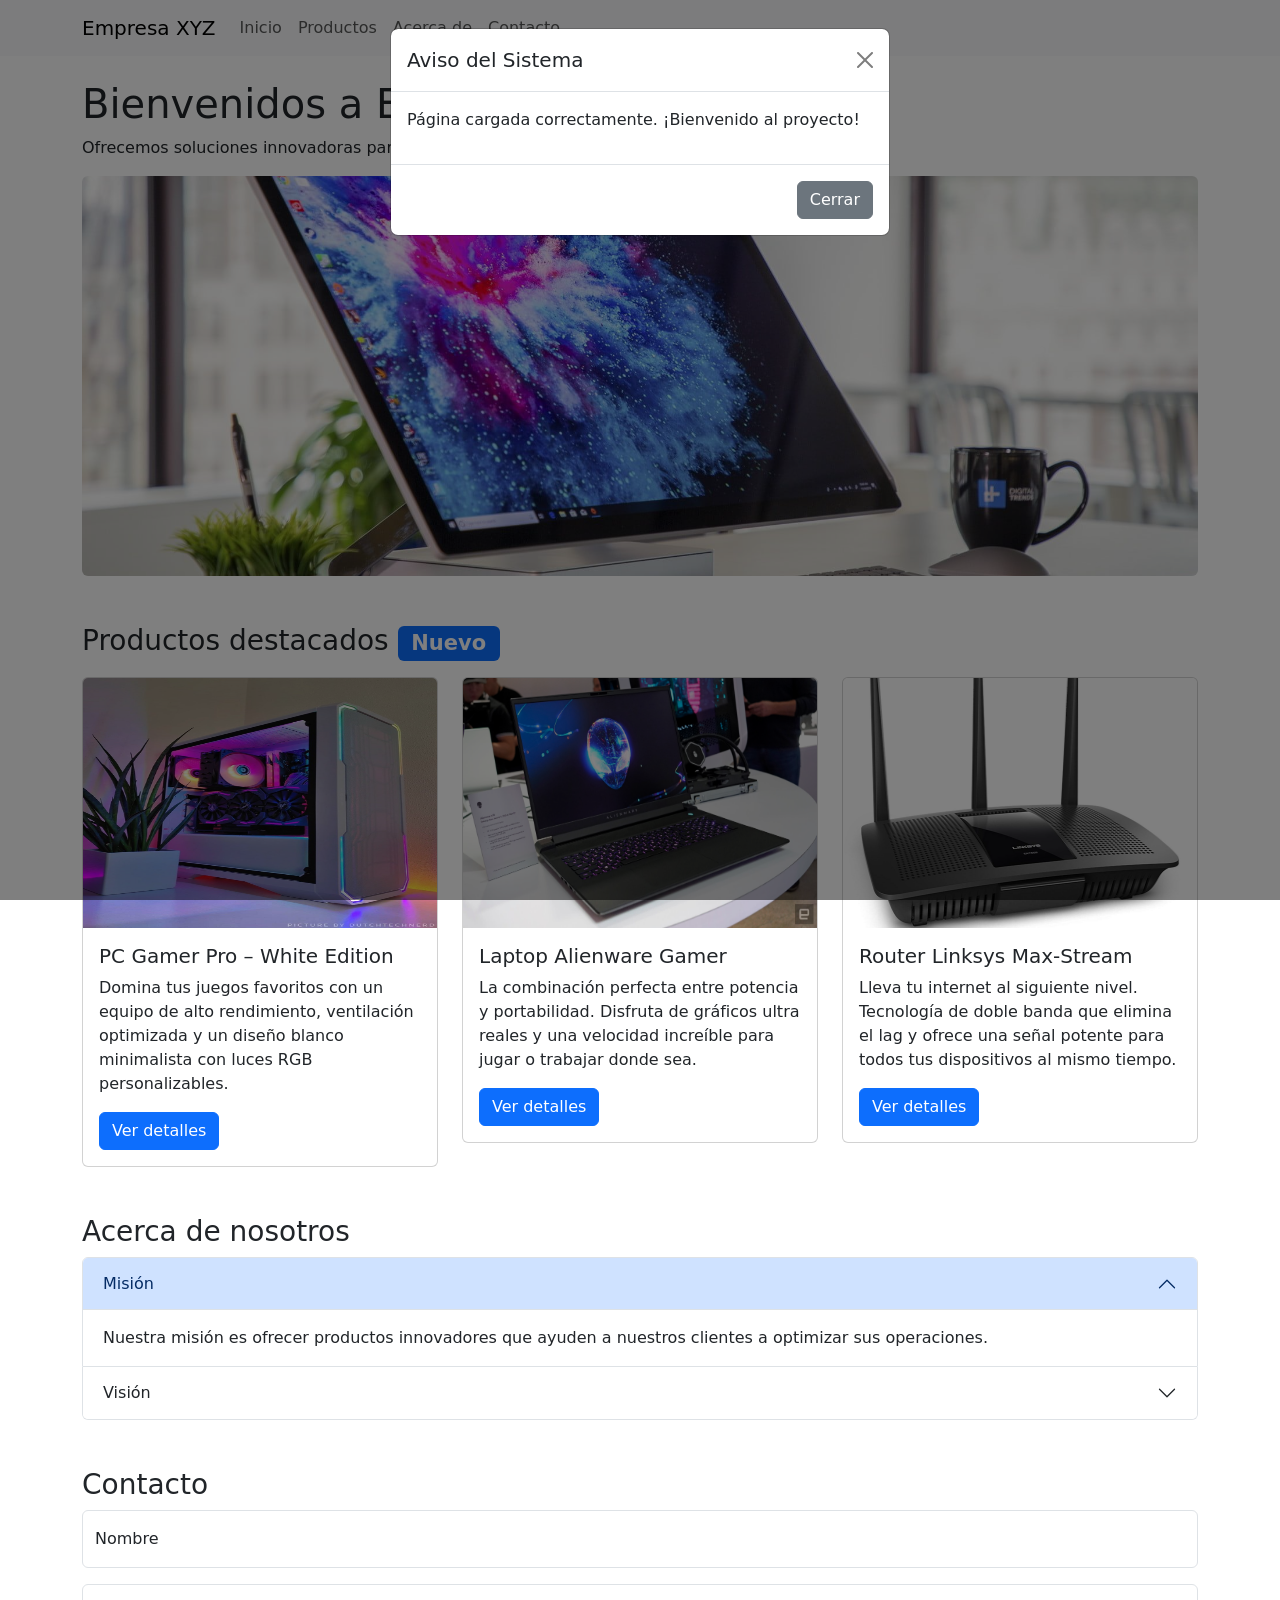
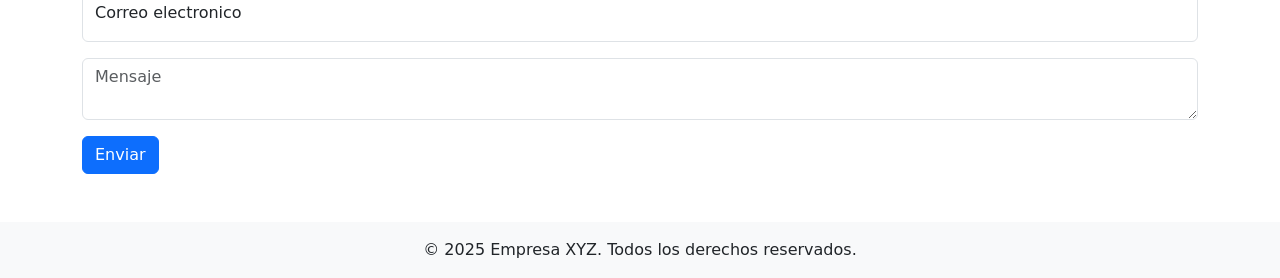
==== index.html @ 6ca8218d "Página de productos" ====
<!DOCTYPE html>
<html lang="es">

<head>
    <meta charset="UTF-8">
    <meta name="viewport" content="width=device-width, initial-scale=1.0">
    <title>Empresa XYZ</title>

    <link href="https://cdn.jsdelivr.net/npm/bootstrap@5.3.3/dist/css/bootstrap.min.css" rel="stylesheet">
    <link rel="stylesheet" href="style.css">
</head>

<body>

    <nav class="navbar navbar-expand-lg navbar-light bg-light sticky-top">
        <div class="container d-flex justify-content-start align-items-center">
            <a class="navbar-brand" href="#">Empresa XYZ</a>
            <button class="navbar-toggler" data-bs-toggle="collapse" data-bs-target="#menu">
                <span class="navbar-toggler-icon"></span>
            </button>

            <div class="collapse navbar-collapse" id="menu">
                <ul class="navbar-nav">
                    <li class="nav-item"><a class="nav-link" href="#Inicio">Inicio</a></li>
                    <li class="nav-item"><a class="nav-link" href="#Productos">Productos</a></li>
                    <li class="nav-item"><a class="nav-link" href="#Acerca de">Acerca de</a></li>
                    <li class="nav-item"><a class="nav-link" href="#Contactos">Contacto</a></li>
                </ul>
            </div>
        </div>
    </nav>

    <div class="container mt-4">
        <h1 id="Inicio">Bienvenidos a Empresa XYZ</h1>
        <p>Ofrecemos soluciones innovadoras para mejorar tu negocio.</p>

        <!-- Carrusel -->
        <div class="carousel-container">
            <img id="carouselImage" src="img/computador.jpg" class="img-fluid rounded">
        </div>
    </div>


    <div class="container mt-5">
        <h3 id="Productos">Productos destacados <span class="badge bg-primary">Nuevo</span></h3>

        <div class="row mt-3">
            <div class="col-md-4">
                <div class="card">
                    <img src="img/torre.jpg" class="card-img-top" height="250">
                    <div class="card-body">
                        <h5>PC Gamer Pro – White Edition</h5>
                        <p>Domina tus juegos favoritos con un equipo de alto rendimiento, ventilación optimizada y un
                            diseño blanco minimalista con luces RGB personalizables.</p>
                        <button class="btn btn-primary">Ver detalles</button>
                    </div>
                </div>
            </div>

            <div class="col-md-4">
                <div class="card">
                    <img src="img/Laptop.jpg" class="card-img-top" height="250">
                    <div class="card-body">
                        <h5>Laptop Alienware Gamer</h5>
                        <p>La combinación perfecta entre potencia y portabilidad. Disfruta de gráficos ultra reales y
                            una velocidad increíble para jugar o trabajar donde sea.</p>
                        <button class="btn btn-primary">Ver detalles</button>
                    </div>
                </div>
            </div>

            <div class="col-md-4">
                <div class="card">
                    <img src="img/router.jpg" class="card-img-top" height="250">
                    <div class="card-body">
                        <h5>Router Linksys Max-Stream</h5>
                        <p>Lleva tu internet al siguiente nivel. Tecnología de doble banda que elimina el lag y ofrece
                            una señal potente para todos tus dispositivos al mismo tiempo.</p>
                        <button class="btn btn-primary">Ver detalles</button>
                    </div>
                </div>
            </div>
        </div>
    </div>

    <!-- Acerca de -->
    <div class="container mt-5">

        <h3 id="Acerca de">Acerca de nosotros</h3>

        <div class="accordion" id="accordionExample">
            <div class="accordion-item">
                <h2 class="accordion-header">
                    <button class="accordion-button" type="button" data-bs-toggle="collapse" data-bs-target="#mision">
                        Misión
                    </button>
                </h2>
                <div id="mision" class="accordion-collapse collapse show" data-bs-parent="#accordionExample">
                    <div class="accordion-body">
                        Nuestra misión es ofrecer productos innovadores que ayuden a nuestros clientes a optimizar sus
                        operaciones.
                    </div>
                </div>
            </div>

            <div class="accordion-item">
                <h2 class="accordion-header">
                    <button class="accordion-button collapsed" type="button" data-bs-toggle="collapse"
                        data-bs-target="#vision">
                        Visión
                    </button>
                </h2>
                <div id="vision" class="accordion-collapse collapse" data-bs-parent="#accordionExample">
                    <div class="accordion-body">
                        Ser líderes en soluciones tecnológicas a nivel global.
                    </div>
                </div>
            </div>
        </div>
    </div>

    <!-- Contacto -->
    <div class="container mt-5">
        <h3 id="Contactos">Contacto</h3>

        <form>

            <div class="form-floating mb-3">
                <input type="text" class="form-control" id="Nombrecompleto" placeholder="Nombre" required>
                <label for="Nombrecompleto">Nombre</label>
            </div>

            <div class="form-floating">
                <input type="email" class="form-control" id="correoelectronico" placeholder="Correo" required>
                <label for="correoelectronico">Correo electronico</label>
            </div>

            <div class="mt-3">
                <textarea class="form-control mb-3" placeholder="Mensaje" required></textarea>
            </div>
            <button class="btn btn-primary" type="submit">Enviar</button>
            
        </form>
    </div>

    <footer class="text-center mt-5 p-3 bg-light">
        © 2025 Empresa XYZ. Todos los derechos reservados.
    </footer>


    <div class="modal fade" id="elmodal" tabindex="-1">
        <div class="modal-dialog">
            <div class="modal-content">
                <div class="modal-header">
                    <h5 class="modal-title">Aviso del Sistema</h5>
                    <button type="button" class="btn-close" data-bs-dismiss="modal"></button>
                </div>
                <div class="modal-body">
                    <p>Página cargada correctamente. ¡Bienvenido al proyecto!</p>
                </div>
                <div class="modal-footer">
                    <button type="button" class="btn btn-secondary" data-bs-dismiss="modal">Cerrar</button>
                </div>
            </div>
        </div>
    </div>

    <script src="https://cdn.jsdelivr.net/npm/bootstrap@5.3.0/dist/js/bootstrap.bundle.min.js"></script>
    <script src="script.js"></script>
</body>

</html>
---- style.css ----
.carousel-container {
    position: relative;
}

.carousel-container img {
    width: 100%;
    height: 400px;
    object-fit: cover;
}

.carousel-container button {
    position: absolute;
    top: 50%;
    transform: translateY(-50%);
    opacity: 0.8;
}

.prev {
    left: 10px;
}

.next {
    right: 10px;
}
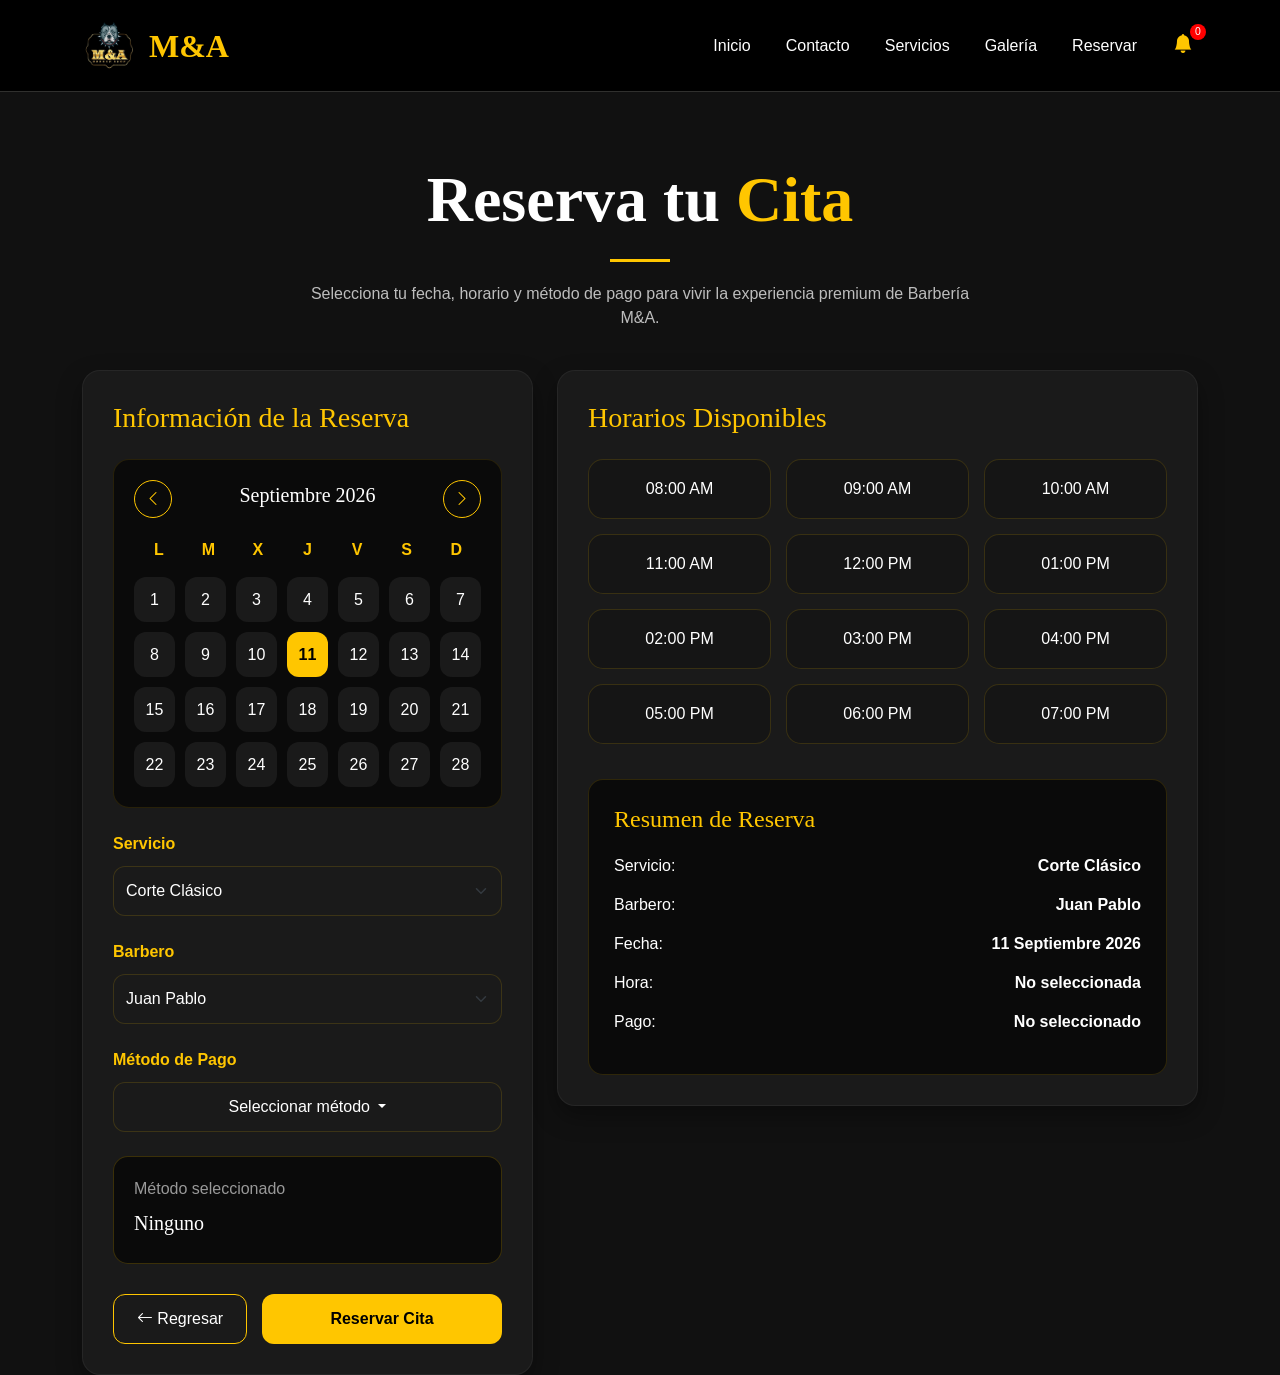
==== commit 4652f7e1: "Reservas" ====
--- a/index.html
+++ b/index.html
@@ -4,169 +4,589 @@
 <head>
     <meta charset="UTF-8">
     <meta name="viewport" content="width=device-width, initial-scale=1.0">
-    <title>Empresa XYZ</title>
-
+    <title>Reservas | Barbería M&A</title>
+
+    <!-- Bootstrap -->
     <link href="https://cdn.jsdelivr.net/npm/bootstrap@5.3.3/dist/css/bootstrap.min.css" rel="stylesheet">
-    <link rel="stylesheet" href="style.css">
+
+    <!-- Bootstrap Icons -->
+    <link rel="stylesheet" href="https://cdn.jsdelivr.net/npm/bootstrap-icons@1.11.3/font/bootstrap-icons.min.css">
+
+    <!-- CSS -->
+    <link rel="stylesheet" href="reservas.css">
 </head>
 
 <body>
 
-    <nav class="navbar navbar-expand-lg navbar-light bg-light sticky-top">
-        <div class="container d-flex justify-content-start align-items-center">
-            <a class="navbar-brand" href="#">Empresa XYZ</a>
-            <button class="navbar-toggler" data-bs-toggle="collapse" data-bs-target="#menu">
-                <span class="navbar-toggler-icon"></span>
-            </button>
-
-            <div class="collapse navbar-collapse" id="menu">
-                <ul class="navbar-nav">
-                    <li class="nav-item"><a class="nav-link" href="#Inicio">Inicio</a></li>
-                    <li class="nav-item"><a class="nav-link" href="#Productos">Productos</a></li>
-                    <li class="nav-item"><a class="nav-link" href="#Acerca de">Acerca de</a></li>
-                    <li class="nav-item"><a class="nav-link" href="#Contactos">Contacto</a></li>
-                </ul>
+    <nav class="custom-navbar">
+
+        <div class="container navbar-content">
+
+            <a href="index.html" class="brand-logo">
+                <img src="logo.png" alt="Logo Barbería M&A" class="logo-navbar">
+                <span>M&A</span>
+            </a>
+
+            <ul class="nav-links">
+                <li><a href="#">Inicio</a></li>
+                <li><a href="#">Contacto</a></li>
+                <li><a href="#">Servicios</a></li>
+                <li><a href="#">Galería</a></li>
+                <li><a href="#" class="active-link">Reservar</a></li>
+            </ul>
+
+            <div class="notification-container">
+
+                <button class="notification-btn">
+
+                    <i class="bi bi-bell-fill"></i>
+
+                    <span class="notification-badge">
+                        0
+                    </span>
+
+                </button>
+
             </div>
-        </div>
+
+        </div>
+
     </nav>
 
-    <div class="container mt-4">
-        <h1 id="Inicio">Bienvenidos a Empresa XYZ</h1>
-        <p>Ofrecemos soluciones innovadoras para mejorar tu negocio.</p>
-
-        <!-- Carrusel -->
-        <div class="carousel-container">
-            <img id="carouselImage" src="img/computador.jpg" class="img-fluid rounded">
-        </div>
+    <section class="reservation-header">
+
+        <div class="container text-center">
+
+            <h1 class="page-title">
+                Reserva tu <span class="text-gold">Cita</span>
+            </h1>
+
+            <div class="sub-bar"></div>
+
+            <p class="header-description">
+                Selecciona tu fecha, horario y método de pago para vivir la experiencia premium de Barbería M&A.
+            </p>
+
+        </div>
+
+    </section>
+
+    <section class="reservation-section">
+
+        <div class="container">
+
+            <div class="row g-4">
+
+                <div class="col-lg-5">
+
+                    <div class="reservation-card">
+
+                        <h3 class="section-title">
+                            Información de la Reserva
+                        </h3>
+
+                        <div class="calendar-container">
+
+                            <div class="calendar-header">
+
+                                <button class="month-btn">
+                                    <i class="bi bi-chevron-left"></i>
+                                </button>
+
+                                <h5>Septiembre 2026</h5>
+
+                                <button class="month-btn">
+                                    <i class="bi bi-chevron-right"></i>
+                                </button>
+
+                            </div>
+
+                            <div class="weekdays">
+
+                                <span>L</span>
+                                <span>M</span>
+                                <span>X</span>
+                                <span>J</span>
+                                <span>V</span>
+                                <span>S</span>
+                                <span>D</span>
+
+                            </div>
+
+                            <div class="calendar-days">
+
+                                <button class="day">1</button>
+                                <button class="day">2</button>
+                                <button class="day">3</button>
+                                <button class="day">4</button>
+                                <button class="day">5</button>
+                                <button class="day">6</button>
+                                <button class="day">7</button>
+
+                                <button class="day">8</button>
+                                <button class="day">9</button>
+                                <button class="day">10</button>
+
+                                <button class="day selected-day">
+                                    11
+                                </button>
+
+                                <button class="day">12</button>
+                                <button class="day">13</button>
+                                <button class="day">14</button>
+
+                                <button class="day">15</button>
+                                <button class="day">16</button>
+                                <button class="day">17</button>
+                                <button class="day">18</button>
+                                <button class="day">19</button>
+                                <button class="day">20</button>
+                                <button class="day">21</button>
+
+                                <button class="day">22</button>
+                                <button class="day">23</button>
+                                <button class="day">24</button>
+                                <button class="day">25</button>
+                                <button class="day">26</button>
+                                <button class="day">27</button>
+                                <button class="day">28</button>
+
+                            </div>
+
+                        </div>
+
+                        <div class="mt-4">
+
+                            <label class="form-label custom-label">
+                                Servicio
+                            </label>
+
+                            <select class="form-select custom-select" id="servicio">
+
+                                <option selected>
+                                    Corte Clásico
+                                </option>
+
+                                <option>
+                                    Corte + Barba
+                                </option>
+
+                                <option>
+                                    Perfilado de Barba
+                                </option>
+
+                                <option>
+                                    Corte + cejas
+                                </option>
+
+                            </select>
+
+                        </div>
+
+                        <div class="mt-4">
+
+                            <label class="form-label custom-label">
+                                Barbero
+                            </label>
+
+                            <select class="form-select custom-select" id="barbero">
+
+                                <option selected>
+                                    Juan Pablo
+                                </option>
+
+                                <option>
+                                    Andrés Martínez
+                                </option>
+
+                                <option>
+                                    Maicol Díaz
+                                </option>
+
+                            </select>
+
+                        </div>
+
+                        <div class="mt-4">
+
+                            <label class="form-label custom-label">
+                                Método de Pago
+                            </label>
+
+                            <div class="dropdown w-100">
+
+                                <button class="btn payment-dropdown dropdown-toggle w-100" type="button"
+                                    data-bs-toggle="dropdown">
+
+                                    Seleccionar método
+
+                                </button>
+
+                                <ul class="dropdown-menu payment-menu">
+
+                                    <li>
+                                        <a class="dropdown-item payment-option" href="#"
+                                            data-method="Tarjeta de Crédito">
+
+                                            Tarjeta de Crédito
+
+                                        </a>
+                                    </li>
+
+                                    <li>
+                                        <a class="dropdown-item payment-option" href="#" data-method="PSE">
+
+                                            PSE
+
+                                        </a>
+                                    </li>
+
+                                    <li>
+                                        <a class="dropdown-item payment-option" href="#" data-method="Efectivo">
+
+                                            Efectivo
+
+                                        </a>
+                                    </li>
+
+                                </ul>
+
+                            </div>
+
+                        </div>
+
+                        <div class="selected-method-card mt-4">
+
+                            <span class="method-title">
+                                Método seleccionado
+                            </span>
+
+                            <h5 id="selectedMethod">
+                                Ninguno
+                            </h5>
+
+                        </div>
+
+                        <div class="buttons-container">
+
+                            <button class="btn btn-back" onclick="history.back()">
+
+                                <i class="bi bi-arrow-left"></i>
+                                Regresar
+
+                            </button>
+
+                            <button class="btn btn-reserve" id="btnReservar">
+
+                                Reservar Cita
+
+                            </button>
+
+                        </div>
+
+                    </div>
+
+                </div>
+
+                <div class="col-lg-7">
+
+                    <div class="reservation-card">
+
+                        <h3 class="section-title">
+                            Horarios Disponibles
+                        </h3>
+
+                        <div class="hours-grid">
+
+                            <button class="hour-card">
+                                08:00 AM
+                            </button>
+
+                            <button class="hour-card">
+                                09:00 AM
+                            </button>
+
+                            <button class="hour-card">
+                                10:00 AM
+                            </button>
+
+                            <button class="hour-card">
+                                11:00 AM
+                            </button>
+
+                            <button class="hour-card">
+                                12:00 PM
+                            </button>
+
+                            <button class="hour-card">
+                                01:00 PM
+                            </button>
+
+                            <button class="hour-card">
+                                02:00 PM
+                            </button>
+
+                            <button class="hour-card">
+                                03:00 PM
+                            </button>
+
+                            <button class="hour-card">
+                                04:00 PM
+                            </button>
+
+                            <button class="hour-card">
+                                05:00 PM
+                            </button>
+
+                            <button class="hour-card">
+                                06:00 PM
+                            </button>
+
+                            <button class="hour-card">
+                                07:00 PM
+                            </button>
+
+                        </div>
+
+                        <div class="summary-card">
+
+                            <h4>
+                                Resumen de Reserva
+                            </h4>
+
+                            <div class="summary-item">
+
+                                <span>Servicio:</span>
+                                <span id="summaryService">
+                                    Corte Clásico
+                                </span>
+
+                            </div>
+
+                            <div class="summary-item">
+
+                                <span>Barbero:</span>
+                                <span id="summaryBarber">
+                                    Juan Pablo
+                                </span>
+
+                            </div>
+
+                            <div class="summary-item">
+
+                                <span>Fecha:</span>
+                                <span>
+                                    11 Septiembre 2026
+                                </span>
+
+                            </div>
+
+                            <div class="summary-item">
+
+                                <span>Hora:</span>
+                                <span id="summaryHour">
+                                    No seleccionada
+                                </span>
+
+                            </div>
+
+                            <div class="summary-item">
+
+                                <span>Pago:</span>
+                                <span id="summaryPayment">
+                                    No seleccionado
+                                </span>
+
+                            </div>
+
+                        </div>
+
+                    </div>
+
+                </div>
+
+            </div>
+
+        </div>
+
+    </section>
+
+    <div class="modal fade" id="pseModal">
+
+        <div class="modal-dialog modal-dialog-centered">
+
+            <div class="modal-content custom-modal">
+
+                <div class="modal-body">
+
+                    <h3 class="text-gold text-center mb-4">
+                        Pago por PSE
+                    </h3>
+
+                    <div class="mb-3">
+
+                        <label class="custom-label">
+                            Nombre completo
+                        </label>
+
+                        <input type="text" class="form-control custom-input" placeholder="Ingresa tu nombre">
+
+                    </div>
+
+                    <div class="mb-3">
+
+                        <label class="custom-label">
+                            Correo electrónico
+                        </label>
+
+                        <input type="email" class="form-control custom-input" placeholder="correo@ejemplo.com">
+
+                    </div>
+
+                    <div class="mb-3">
+
+                        <label class="custom-label">
+                            Banco
+                        </label>
+
+                        <select class="form-select custom-select">
+
+                            <option>Bancolombia</option>
+                            <option>Davivienda</option>
+                            <option>Banco de Bogotá</option>
+                            <option>BBVA</option>
+                            <option>Banco Popular</option>
+
+                        </select>
+
+                    </div>
+
+                    <div class="mb-4">
+
+                        <label class="custom-label">
+                            Tipo de cuenta
+                        </label>
+
+                        <select class="form-select custom-select">
+
+                            <option>Ahorros</option>
+                            <option>Corriente</option>
+
+                        </select>
+
+                    </div>
+
+                    <button class="btn btn-reserve w-100" id="btnPagarPSE">
+
+                        Pagar con PSE
+
+                    </button>
+
+                </div>
+
+            </div>
+
+        </div>
+
     </div>
 
-
-    <div class="container mt-5">
-        <h3 id="Productos">Productos destacados <span class="badge bg-primary">Nuevo</span></h3>
-
-        <div class="row mt-3">
-            <div class="col-md-4">
-                <div class="card">
-                    <img src="img/torre.jpg" class="card-img-top" height="250">
-                    <div class="card-body">
-                        <h5>PC Gamer Pro – White Edition</h5>
-                        <p>Domina tus juegos favoritos con un equipo de alto rendimiento, ventilación optimizada y un
-                            diseño blanco minimalista con luces RGB personalizables.</p>
-                        <button class="btn btn-primary">Ver detalles</button>
-                    </div>
+    <div class="modal fade" id="cardModal">
+
+        <div class="modal-dialog modal-lg modal-dialog-centered">
+
+            <div class="modal-content custom-modal">
+
+                <div class="modal-body">
+
+                    <h3 class="text-gold mb-4">
+                        Pago con Tarjeta
+                    </h3>
+
+                    <div class="row g-3">
+
+                        <div class="col-md-12">
+
+                            <input type="text" class="form-control custom-input" placeholder="Número de tarjeta">
+
+                        </div>
+
+                        <div class="col-md-12">
+
+                            <input type="text" class="form-control custom-input" placeholder="Nombre del titular">
+
+                        </div>
+
+                        <div class="col-md-6">
+
+                            <input type="text" class="form-control custom-input" placeholder="MM/AA">
+
+                        </div>
+
+                        <div class="col-md-6">
+
+                            <input type="text" class="form-control custom-input" placeholder="CVV">
+
+                        </div>
+                        <button class="btn btn-reserve mt-4 w-100">
+                            Pagar Ahora
+                        </button>
+
+                    </div>
+
                 </div>
+
             </div>
 
-            <div class="col-md-4">
-                <div class="card">
-                    <img src="img/Laptop.jpg" class="card-img-top" height="250">
-                    <div class="card-body">
-                        <h5>Laptop Alienware Gamer</h5>
-                        <p>La combinación perfecta entre potencia y portabilidad. Disfruta de gráficos ultra reales y
-                            una velocidad increíble para jugar o trabajar donde sea.</p>
-                        <button class="btn btn-primary">Ver detalles</button>
-                    </div>
+        </div>
+
+    </div>
+
+    <div class="modal fade" id="successModal">
+
+        <div class="modal-dialog modal-dialog-centered">
+
+            <div class="modal-content custom-modal">
+
+                <div class="modal-body text-center">
+
+                    <i class="bi bi-check-circle-fill success-icon"></i>
+
+                    <h3>
+                        Reserva realizada exitosamente
+                    </h3>
+
+                    <button class="btn btn-reserve mt-3">
+
+                        Ver en calendario
+
+                    </button>
+
                 </div>
+
             </div>
 
-            <div class="col-md-4">
-                <div class="card">
-                    <img src="img/router.jpg" class="card-img-top" height="250">
-                    <div class="card-body">
-                        <h5>Router Linksys Max-Stream</h5>
-                        <p>Lleva tu internet al siguiente nivel. Tecnología de doble banda que elimina el lag y ofrece
-                            una señal potente para todos tus dispositivos al mismo tiempo.</p>
-                        <button class="btn btn-primary">Ver detalles</button>
-                    </div>
-                </div>
+        </div>
+
+    </div>
+
+    <div class="toast-container position-fixed top-0 end-0 p-3">
+
+        <div id="reservationToast" class="toast">
+
+            <div class="toast-body">
+
+                Reserva registrada exitosamente.
+
             </div>
-        </div>
+
+        </div>
+
     </div>
 
-    <!-- Acerca de -->
-    <div class="container mt-5">
-
-        <h3 id="Acerca de">Acerca de nosotros</h3>
-
-        <div class="accordion" id="accordionExample">
-            <div class="accordion-item">
-                <h2 class="accordion-header">
-                    <button class="accordion-button" type="button" data-bs-toggle="collapse" data-bs-target="#mision">
-                        Misión
-                    </button>
-                </h2>
-                <div id="mision" class="accordion-collapse collapse show" data-bs-parent="#accordionExample">
-                    <div class="accordion-body">
-                        Nuestra misión es ofrecer productos innovadores que ayuden a nuestros clientes a optimizar sus
-                        operaciones.
-                    </div>
-                </div>
-            </div>
-
-            <div class="accordion-item">
-                <h2 class="accordion-header">
-                    <button class="accordion-button collapsed" type="button" data-bs-toggle="collapse"
-                        data-bs-target="#vision">
-                        Visión
-                    </button>
-                </h2>
-                <div id="vision" class="accordion-collapse collapse" data-bs-parent="#accordionExample">
-                    <div class="accordion-body">
-                        Ser líderes en soluciones tecnológicas a nivel global.
-                    </div>
-                </div>
-            </div>
-        </div>
-    </div>
-
-    <!-- Contacto -->
-    <div class="container mt-5">
-        <h3 id="Contactos">Contacto</h3>
-
-        <form>
-
-            <div class="form-floating mb-3">
-                <input type="text" class="form-control" id="Nombrecompleto" placeholder="Nombre" required>
-                <label for="Nombrecompleto">Nombre</label>
-            </div>
-
-            <div class="form-floating">
-                <input type="email" class="form-control" id="correoelectronico" placeholder="Correo" required>
-                <label for="correoelectronico">Correo electronico</label>
-            </div>
-
-            <div class="mt-3">
-                <textarea class="form-control mb-3" placeholder="Mensaje" required></textarea>
-            </div>
-            <button class="btn btn-primary" type="submit">Enviar</button>
-            
-        </form>
-    </div>
-
-    <footer class="text-center mt-5 p-3 bg-light">
-        © 2025 Empresa XYZ. Todos los derechos reservados.
-    </footer>
-
-
-    <div class="modal fade" id="elmodal" tabindex="-1">
-        <div class="modal-dialog">
-            <div class="modal-content">
-                <div class="modal-header">
-                    <h5 class="modal-title">Aviso del Sistema</h5>
-                    <button type="button" class="btn-close" data-bs-dismiss="modal"></button>
-                </div>
-                <div class="modal-body">
-                    <p>Página cargada correctamente. ¡Bienvenido al proyecto!</p>
-                </div>
-                <div class="modal-footer">
-                    <button type="button" class="btn btn-secondary" data-bs-dismiss="modal">Cerrar</button>
-                </div>
-            </div>
-        </div>
-    </div>
-
-    <script src="https://cdn.jsdelivr.net/npm/bootstrap@5.3.0/dist/js/bootstrap.bundle.min.js"></script>
-    <script src="script.js"></script>
+    <script src="https://cdn.jsdelivr.net/npm/bootstrap@5.3.3/dist/js/bootstrap.bundle.min.js"></script>
+
+    <script src="reservas.js"></script>
+
 </body>
 
 </html>
--- a/reservas.css
+++ b/reservas.css
@@ -0,0 +1,405 @@
+:root {
+
+    --dorado-branding: #FFC600;
+    --dorado-hover: #FFD43E;
+
+    --gris: #565654;
+    --gris-borde: #30302E;
+
+    --negro-absoluto: #111111;
+    --negro-navbar: #000000;
+
+    --texto-blanco: #FFFFFF;
+
+    --fuente-titulos: 'Times New Roman', Times, serif;
+    --fuente-cuerpo: 'Segoe UI', Roboto, sans-serif;
+
+}
+
+body {
+    margin: 0;
+    padding: 0;
+    background-color: var(--negro-absoluto);
+    color: var(--texto-blanco);
+    font-family: var(--fuente-cuerpo);
+    overflow-x: hidden;
+}
+
+h1,
+h2,
+h3,
+h4,
+h5 {
+    font-family: var(--fuente-titulos);
+}
+
+.text-gold {
+    color: var(--dorado-branding);
+}
+
+.sub-bar {
+    width: 60px;
+    height: 3px;
+    background: var(--dorado-branding);
+    margin: 20px auto;
+}
+
+.custom-navbar {
+    background-color: var(--negro-navbar);
+    border-bottom: 1px solid var(--gris-borde);
+    padding: 18px 0;
+    position: sticky;
+    top: 0;
+    z-index: 1000;
+}
+
+.navbar-content {
+    display: flex;
+    justify-content: space-between;
+    align-items: center;
+}
+
+.brand-logo {
+    color: var(--dorado-branding);
+    text-decoration: none;
+    font-size: 2rem;
+    font-weight: bold;
+    font-family: var(--fuente-titulos);
+    display: flex;
+    align-items: center;
+    gap: 12px;
+}
+.logo-navbar {
+    width: 55px;
+    height: 55px;
+    object-fit: contain;
+}
+.nav-links {
+    list-style: none;
+    display: flex;
+    gap: 35px;
+    margin: 0 30px 0 auto;
+    padding: 0;
+}
+
+.nav-links a {
+    color: white;
+    text-decoration: none;
+    transition: .3s;
+    font-weight: 500;
+}
+
+.nav-links a:hover {
+    color: var(--dorado-branding);
+}
+
+.active-link {
+    color: var(--dorado-branding);
+}
+
+.notification-btn {
+    background: transparent;
+    border: none;
+    position: relative;
+    cursor: pointer;
+}
+
+.notification-btn i {
+    color: var(--dorado-branding);
+    font-size: 1.2rem;
+}
+
+.notification-badge {
+    position: absolute;
+    top: -6px;
+    right: -8px;
+    width: 16px;
+    height: 16px;
+    border-radius: 50%;
+    background: red;
+    color: white;
+    font-size: .65rem;
+
+    display: flex;
+    justify-content: center;
+    align-items: center;
+}
+.reservation-header {
+    padding: 70px 0 40px;
+}
+
+.page-title {
+    font-size: 4rem;
+    font-weight: bold;
+}
+
+.header-description {
+    color: #BDBDBD;
+    max-width: 700px;
+    margin: auto;
+}
+.reservation-card {
+    background: #1a1a1a;
+    border: 1px solid rgba(255,255,255,.05);
+    border-radius: 18px;
+    padding: 30px;
+    box-shadow: 0 10px 25px rgba(0,0,0,.35);
+}
+
+.section-title {
+    margin-bottom: 25px;
+    color: var(--dorado-branding);
+}
+.calendar-container {
+    background: #0a0a0a;
+    border-radius: 16px;
+    padding: 20px;
+    border: 1px solid rgba(255,198,0,.12);
+}
+.calendar-header {
+    display: flex;
+    justify-content: space-between;
+    align-items: center;
+    margin-bottom: 20px;
+}
+.month-btn {
+    background: transparent;
+    border: 1px solid var(--dorado-branding);
+    color: var(--dorado-branding);
+    width: 38px;
+    height: 38px;
+    border-radius: 50%;
+    transition: .3s;
+}
+.month-btn:hover {
+    background: var(--dorado-branding);
+    color: black;
+}
+.weekdays {
+    display: grid;
+    grid-template-columns: repeat(7,1fr);
+    text-align: center;
+    margin-bottom: 15px;
+    color: var(--dorado-branding);
+    font-weight: bold;
+}
+.calendar-days {
+    display: grid;
+    grid-template-columns: repeat(7,1fr);
+    gap: 10px;
+}
+.day {
+    border: none;
+    border-radius: 12px;
+    height: 45px;
+    background: #1a1a1a;
+    color: white;
+    transition: .3s;
+}
+.day:hover {
+    background: var(--dorado-branding);
+    color: black;
+}
+
+.selected-day {
+    background: var(--dorado-branding);
+    color: black;
+    font-weight: bold;
+}
+.custom-label {
+    margin-bottom: 10px;
+    color: var(--dorado-branding);
+    font-weight: 600;
+}
+
+.custom-select,
+.custom-input {
+    background-color: #1a1a1a;
+    border: 1px solid rgba(255,198,0,.15);
+    color: white;
+    padding: 12px;
+    border-radius: 12px;
+}
+
+.custom-select:focus,
+.custom-input:focus {
+    border-color: var(--dorado-branding);
+    box-shadow: 0 0 0 .2rem rgba(255,198,0,.15);
+    background-color: #1a1a1a;
+    color: white;
+}
+.custom-input::placeholder {
+    color: #cfcfcf;
+    opacity: 1;
+}
+.payment-dropdown {
+    background-color: #1a1a1a;
+    color: white;
+    border: 1px solid rgba(255,198,0,.15);
+    border-radius: 12px;
+    padding: 12px;
+}
+
+.payment-dropdown:hover {
+    border-color: var(--dorado-branding);
+    color: white;
+}
+
+.payment-menu {
+    background: #111;
+    border: 1px solid rgba(255,198,0,.15);
+    width: 100%;
+}
+
+.payment-option {
+    color: white;
+    padding: 12px;
+}
+
+.payment-option:hover {
+    background: var(--dorado-branding);
+    color: black;
+}
+.selected-method-card {
+    background: #0a0a0a;
+    border: 1px solid rgba(255,198,0,.20);
+    border-radius: 15px;
+    padding: 20px;
+}
+
+.method-title {
+    display: block;
+    color: #999;
+    margin-bottom: 10px;
+}
+.buttons-container {
+    margin-top: 30px;
+    display: flex;
+    gap: 15px;
+}
+
+.btn-back {
+    flex: 1;
+    border: 1px solid var(--dorado-branding);
+    color: white;
+    border-radius: 12px;
+    padding: 12px;
+}
+
+.btn-back:hover {
+    background: var(--dorado-branding);
+    color: black;
+}
+
+.btn-reserve {
+    flex: 2;
+    background: var(--dorado-branding);
+    color: black;
+    font-weight: bold;
+    border-radius: 12px;
+    padding: 12px;
+    border: none;
+}
+
+.btn-reserve:hover {
+    background: var(--dorado-hover);
+}
+.hours-grid {
+    display: grid;
+    grid-template-columns: repeat(3,1fr);
+    gap: 15px;
+}
+
+.hour-card {
+    height: 60px;
+    border-radius: 15px;
+    border: 1px solid rgba(255,198,0,.15);
+    background: #151515;
+    color: white;
+    transition: .3s;
+}
+
+.hour-card:hover {
+    background: var(--dorado-branding);
+    color: black;
+}
+
+.hour-selected {
+    background: var(--dorado-branding);
+    color: black;
+    font-weight: bold;
+}
+
+.summary-card {
+    margin-top: 35px;
+    background: #0a0a0a;
+    border-radius: 15px;
+    padding: 25px;
+    border: 1px solid rgba(255,198,0,.15);
+}
+
+.summary-card h4 {
+    color: var(--dorado-branding);
+    margin-bottom: 20px;
+}
+
+.summary-item {
+    display: flex;
+    justify-content: space-between;
+    margin-bottom: 15px;
+}
+
+.summary-item span:last-child {
+    font-weight: 600;
+}
+
+.custom-modal {
+    background: #0f0f0f;
+    border: 1px solid rgba(255,198,0,.15);
+    color: white;
+    border-radius: 20px;
+}
+
+.success-icon {
+    color: #28a745;
+    font-size: 5rem;
+    margin-bottom: 20px;
+}
+
+.toast {
+    background: #111;
+    color: white;
+    border: 1px solid rgba(255,198,0,.15);
+}
+
+@media (max-width: 991px) {
+
+    .nav-links {
+        display: none;
+    }
+
+    .page-title {
+        font-size: 3rem;
+    }
+
+    .hours-grid {
+        grid-template-columns: repeat(2,1fr);
+    }
+
+}
+
+@media (max-width: 576px) {
+
+    .hours-grid {
+        grid-template-columns: 1fr;
+    }
+
+    .buttons-container {
+        flex-direction: column;
+    }
+
+    .page-title {
+        font-size: 2.3rem;
+    }
+
+}
